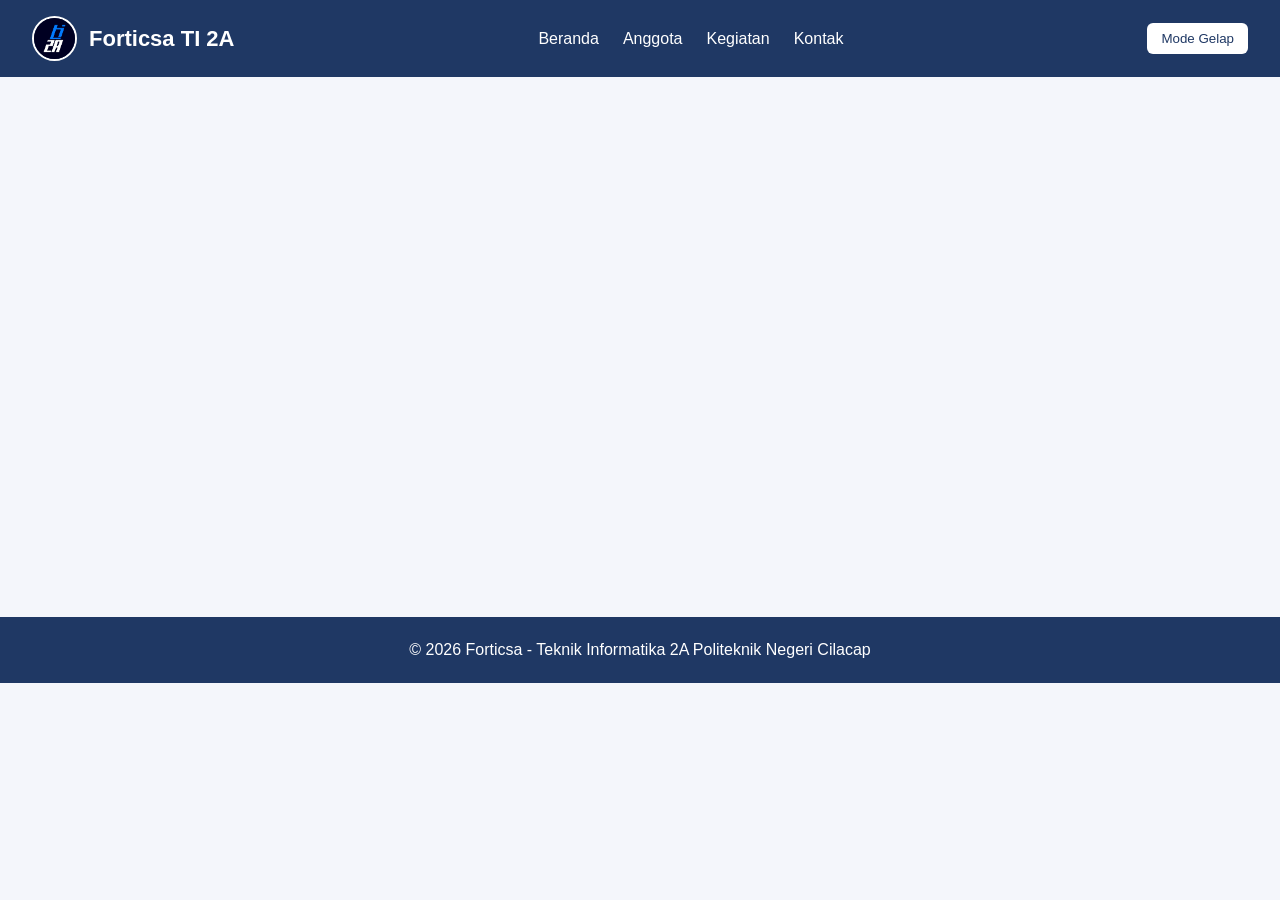
==== index.html @ 40e50ce8 "Merubah beranda.html menjadi index.html" ====
<!doctype html>
<html lang="id">
<head>
    <meta charset="UTF-8" />
    <meta name="viewport" content="width=device-width, initial-scale=1.0" />
    <title>Beranda | Forticsa TI 2A</title>
    <link rel="stylesheet" href="css/style.css" />
</head>
<body>
    <!-- Navbar -->
    <header class="navbar">
        <a href="index.html" class="logo">
        <img src="image/forticsa.jpg" alt="Logo Forticsa TI 2A">
        <spain>Forticsa TI 2A</spain>
    </a>
        <nav>
            <ul class="menu">
                <li><a href="index.html">Beranda</a></li>
                <li><a href="anggota.html">Anggota</a></li>
                <li><a href="kegiatan.html">Kegiatan</a></li>
                <li><a href="kontak.html">Kontak</a></li>
            </ul>
        </nav>
        <button id="tombol-tema" type="button">Mode Gelap</button>
    </header>

    <!-- Konten Utama: Beranda -->
    <main>
        <!-- Area kerja Mas Igo-->
    </main>

    <!-- Footer -->
    <footer>
        <p>&copy; 2026 Forticsa - Teknik Informatika 2A Politeknik Negeri Cilacap</p>
    </footer>
    <script src="js/script.js"></script>
</body>
</html>
---- css/style.css ----
/* ===== BAGIAN UMUM (Dikelola PM) ===== */
* { margin: 0; padding: 0; box-sizing: border-box; }
body {
    font-family: Arial, sans-serif;
    color: #222;
    background-color: #f4f6fb;
    line-height: 1.6;
    min-height: 100vh;
}
.navbar {
    display: flex;
    justify-content: space-between;
    align-items: center;
    flex-wrap: wrap;
    gap: 12px;
    padding: 16px 32px;
    background-color: #1f3864;
    color: white;
}
.logo { 
    display: flex;
    align-items: center; 
    gap: 12px;          
    text-decoration: none;
    color: white;        
    font-size: 22px;     
    font-weight: bold;
 }

 .logo img {
    height: 45px;        
    width: 45px;         
    object-fit: cover;
    border-radius: 50%;  
    border: 2px solid white;
}
.menu { display: flex; gap: 24px; list-style: none; }
.menu a { color: white; text-decoration: none; }
.menu a:hover { text-decoration: underline; }
#tombol-tema {
    padding: 8px 14px;
    border: none;
    border-radius: 6px;
    background-color: white;
    color: #1f3864;
    cursor: pointer;
}
main { max-width: 1000px; margin: 0 auto; padding: 32px 20px; min-height: 60vh; flex: 1;}
.grid-card {
    display: grid;
    grid-template-columns: repeat(auto-fit, minmax(240px, 1fr));
    gap: 20px;
    margin-top: 20px;
}
.card {
    background-color: white;
    border: 1px solid #ccc;
    border-radius: 8px;
    padding: 20px;
}
footer {
    padding: 20px 32px;
    text-align: center;
    background-color: #1f3864;
    color: white;
}
body.gelap { background-color: #121826; color: #e8e8e8; }
body.gelap .card { background-color: #1c2538; border-color: #33415c; }

@media (max-width: 600px) {
    .navbar { flex-direction: column; }
    .menu { gap: 14px; }
}

/* ==== Area Kerja Mas Igo (Beranda dan Kegiatan) dibawah ini ==== */





/* ==== Area Kerja Mba Lia (Anggota) dibawah ini ==== */
.halaman-anggota { padding: 24px 5%; }
.anggota-header { text-align: center; margin-bottom: 24px; }
.anggota-header input {
    margin-top: 12px; padding: 10px 14px; width: min(100%, 360px);
    border: 1px solid #aaa; border-radius: 10px; font-size: 1rem;
}

.grid-anggota {
    display: grid;
    grid-template-columns: repeat(auto-fill, minmax(170px, 1fr));
    gap: 18px;
}
.kartu-anggota {
    display: flex; flex-direction: column; align-items: center; gap: 8px;
    padding: 16px; border: 1px solid #ccc; border-radius: 12px;
    background: inherit; color: inherit; font: inherit; cursor: pointer;
    transition: transform .2s, box-shadow .2s;
}
.kartu-anggota:hover, .kartu-anggota:focus-visible {
    transform: translateY(-4px); box-shadow: 0 6px 16px rgba(0,0,0,.2);
}
.kartu-anggota img {
    width: 110px; height: 110px; object-fit: cover; border-radius: 50%;
    background: #ddd;
}
.kartu-anggota strong { text-align: center; }
.kartu-anggota span { font-size: .85rem; opacity: .75; }
.anggota-kosong { text-align: center; }

.modal {
    position: fixed; inset: 0; background: rgba(0,0,0,.6);
    display: flex; align-items: center; justify-content: center;
    padding: 16px; z-index: 1000;
}
.modal[hidden] { display: none; }
.modal-isi {
    position: relative; width: min(100%, 420px); max-height: 90vh; overflow-y: auto;
    padding: 24px; border-radius: 14px; text-align: center;
    background: #fff; color: #222;
}
body.dark .modal-isi, body.dark-mode .modal-isi { background: #222; color: #eee; }
.modal-tutup {
    position: absolute; top: 8px; right: 12px; border: 0; background: none;
    font-size: 1.8rem; cursor: pointer; color: inherit;
}
.modal-foto {
    width: 150px; height: 150px; object-fit: cover; border-radius: 50%;
    margin-bottom: 10px; background: #ddd;
}
.modal-jabatan { opacity: .75; margin-bottom: 12px; }
.modal-detail {
    display: grid; grid-template-columns: auto 1fr; gap: 6px 12px;
    text-align: left; margin: 12px 0;
}
.modal-detail dt { font-weight: bold; }
.modal-bio { font-size: .95rem; }




/* ==== Area Kerja Mas Rizky (Kontak) dibwah ini ==== */
.kontak-container {
    display: flex;
    flex-direction: column;
    gap: 30px;
}

.kontak-header {
    text-align: center;
    margin-bottom: 10px;
}

.kontak-header h2 {
    font-size: 2rem;
    margin-bottom: 8px;
}

.kontak-wrapper {
    display: grid;
    grid-template-columns: 1fr 1.2fr;
    gap: 30px;
}

@media (max-width: 768px) {
    .kontak-wrapper {
        grid-template-columns: 1fr;
    }
}

.kontak-info, .kontak-form {
    background-color: white;
    border: 1px solid #ccc;
    border-radius: 8px;
    padding: 24px;
}

.kontak-info h3, .kontak-form h3 {
    margin-bottom: 16px;
    font-size: 1.2rem;
}

.info-list {
    list-style: none;
    margin-top: 16px;
}

.info-list li {
    margin-bottom: 14px;
    font-size: 0.95rem;
}

/* Form Styling */
.form-group {
    margin-bottom: 16px;
}

.form-group label {
    display: block;
    margin-bottom: 6px;
    font-size: 0.9rem;
    font-weight: bold;
}

.form-group input,
.form-group textarea {
    width: 100%;
    padding: 10px 12px;
    border: 1px solid #ccc;
    border-radius: 6px;
    font-size: 0.95rem;
    font-family: Arial, sans-serif;
    background-color: #fff;
    color: #222;
}

.form-group input:focus,
.form-group textarea:focus {
    outline: none;
    border-color: #1f3864;
}

.btn-kirim {
    width: 100%;
    padding: 12px;
    background-color: #1f3864;
    color: white;
    border: none;
    border-radius: 6px;
    font-size: 1rem;
    font-weight: bold;
    cursor: pointer;
    transition: background-color 0.2s;
}

.btn-kirim:hover {
    background-color: #152748;
}

.notifikasi {
    margin-top: 12px;
    text-align: center;
    font-size: 0.9rem;
    font-weight: bold;
}

.notifikasi.sukses {
    color: #2e7d32;
}

/* Penyesuaian Mode Gelap untuk Kontak */
body.gelap .kontak-info, 
body.gelap .kontak-form {
    background-color: #1c2538;
    border-color: #33415c;
    color: #e8e8e8;
}

body.gelap .form-group input,
body.gelap .form-group textarea {
    background-color: #121826;
    border-color: #33415c;
    color: #e8e8e8;
}

body.gelap .btn-kirim {
    background-color: #33415c;
}

body.gelap .btn-kirim:hover {
    background-color: #475569;
}

body.gelap .notifikasi.sukses {
    color: #4ade80;
}
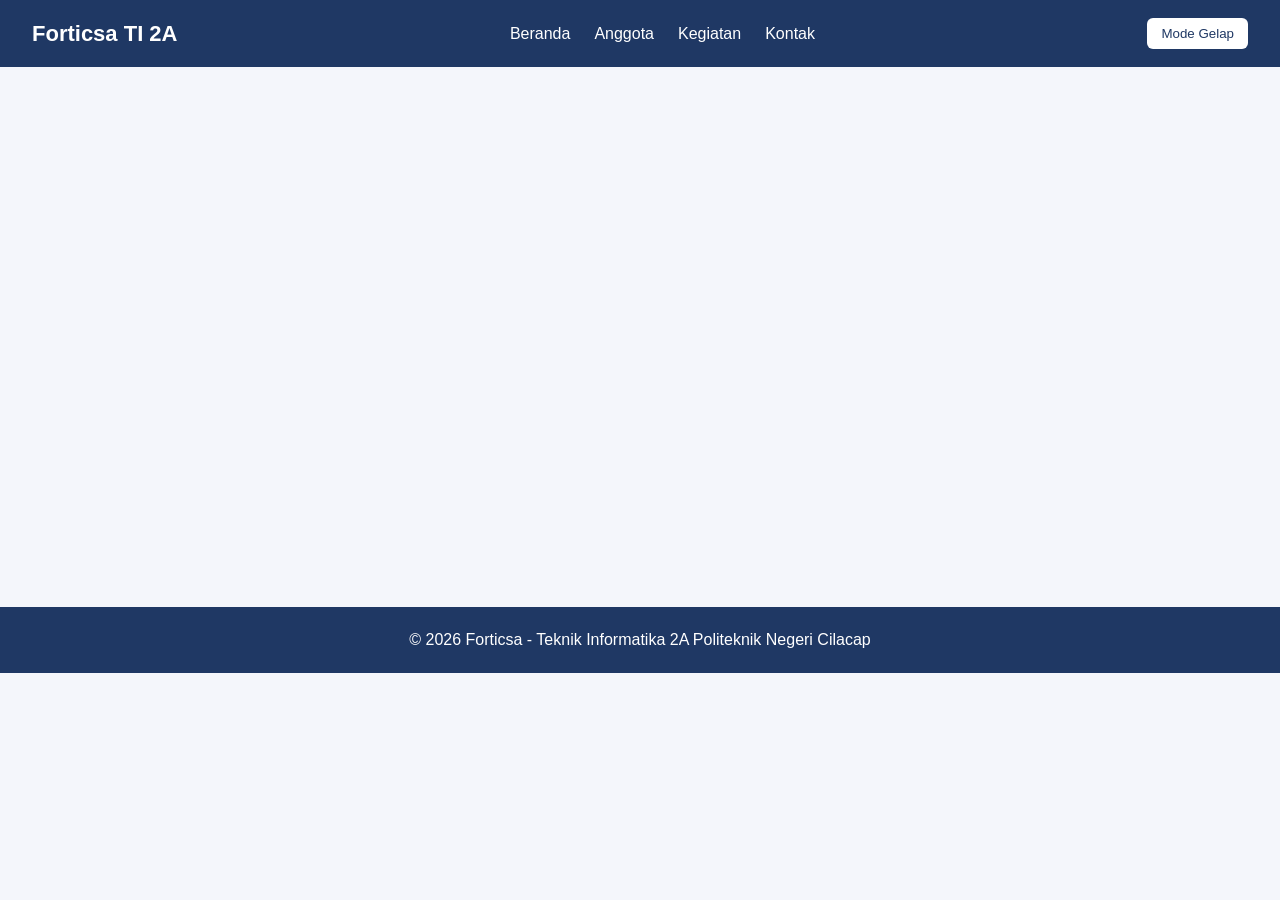
==== commit c015268f: "ubah" ====
--- a/index.html
+++ b/index.html
@@ -9,9 +9,7 @@
 <body>
     <!-- Navbar -->
     <header class="navbar">
-        <a href="index.html" class="logo">
-        <img src="image/forticsa.jpg" alt="Logo Forticsa TI 2A">
-        <spain>Forticsa TI 2A</spain>
+        <h1 class="logo">Forticsa TI 2A</h1>
     </a>
         <nav>
             <ul class="menu">
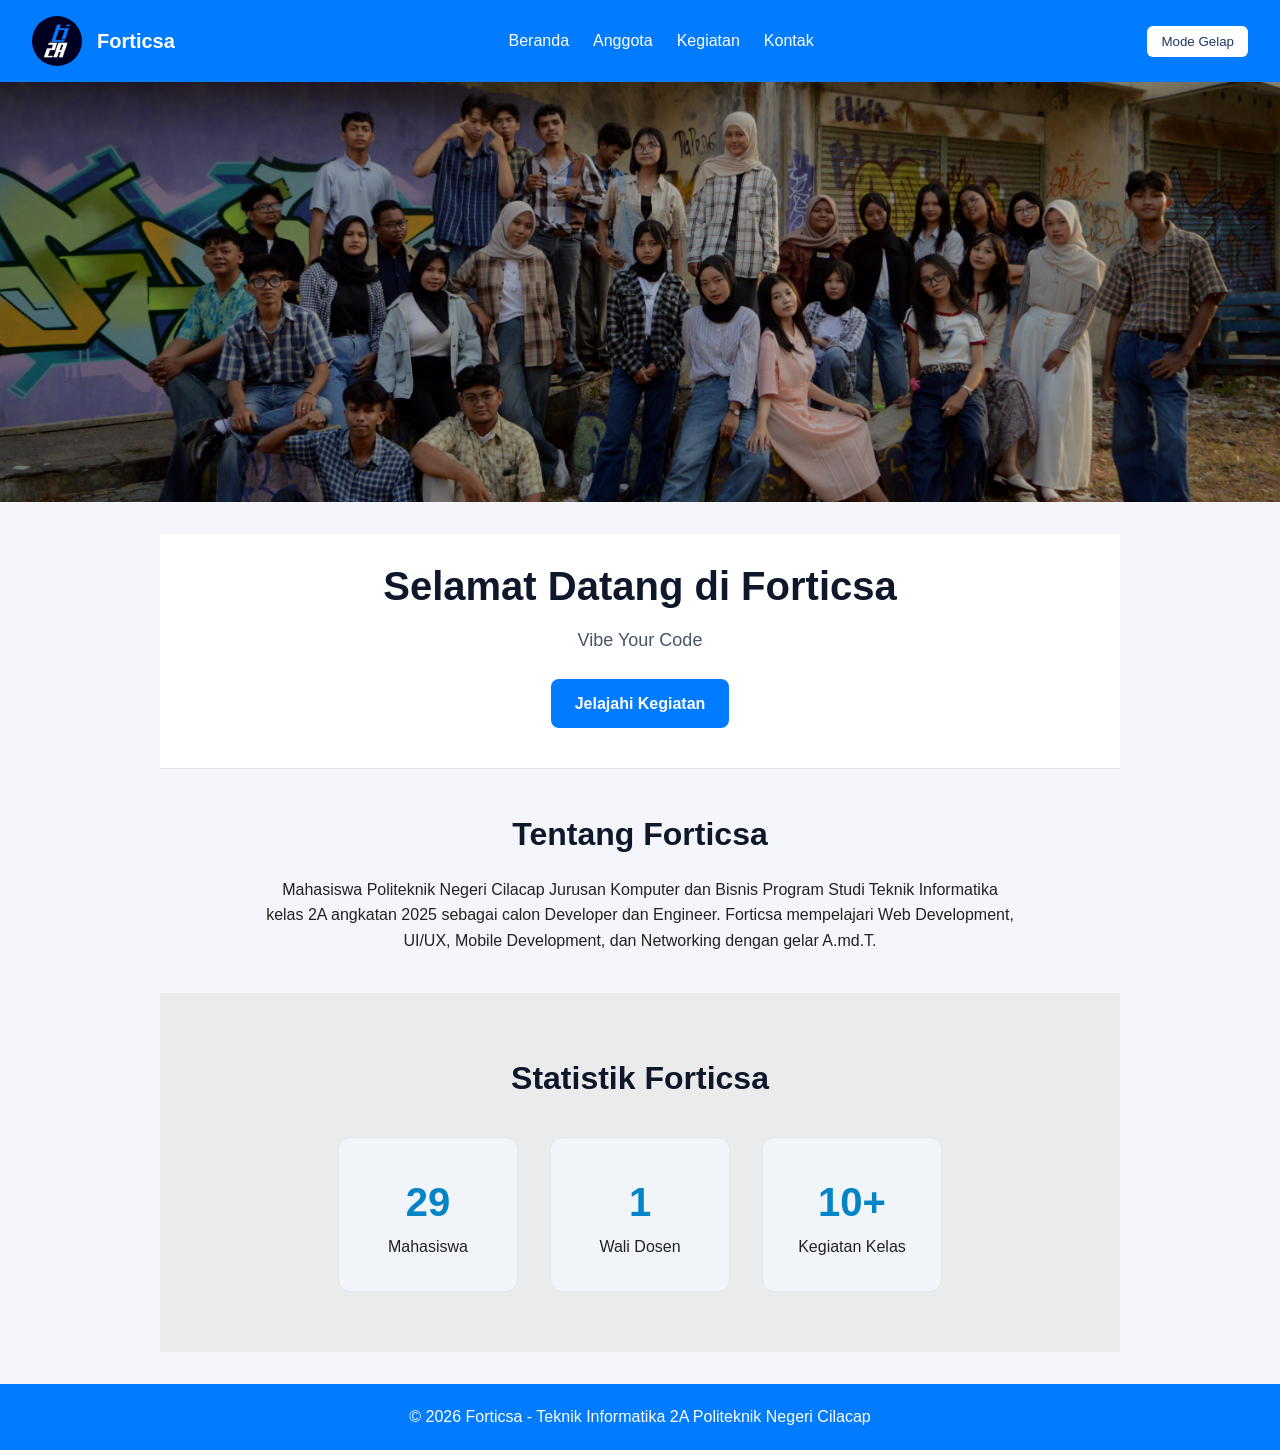
==== commit dffc838b: "fix merge untuk index dan style" ====
--- a/index.html
+++ b/index.html
@@ -1,36 +1,85 @@
 <!doctype html>
 <html lang="id">
-<head>
-    <meta charset="UTF-8" />
-    <meta name="viewport" content="width=device-width, initial-scale=1.0" />
-    <title>Beranda | Forticsa TI 2A</title>
-    <link rel="stylesheet" href="css/style.css" />
-</head>
-<body>
-    <!-- Navbar -->
-    <header class="navbar">
-        <h1 class="logo">Forticsa TI 2A</h1>
-    </a>
-        <nav>
-            <ul class="menu">
-                <li><a href="index.html">Beranda</a></li>
-                <li><a href="anggota.html">Anggota</a></li>
-                <li><a href="kegiatan.html">Kegiatan</a></li>
-                <li><a href="kontak.html">Kontak</a></li>
-            </ul>
-        </nav>
-        <button id="tombol-tema" type="button">Mode Gelap</button>
-    </header>
 
-    <!-- Konten Utama: Beranda -->
-    <main>
-        <!-- Area kerja Mas Igo-->
-    </main>
+    <head>
+        <meta charset="UTF-8" />
+        <meta name="viewport" content="width=device-width, initial-scale=1.0" />
+        <title>Beranda | Forticsa TI 2A</title>
+        <link rel="stylesheet" href="css/style.css" />
+    </head>
+    <body>
+        <!-- Navbar -->
+        <header class="navbar">
+            <div class="buat-logo">
+                <img src="image/forticsa.jpg" alt="Logo Forticsa" class="logo">
+                <span class="teks-logo">Forticsa</span>
+            </div>
+            <nav>
+                <ul class="menu">
+                    <li><a href="index.html">Beranda</a></li>
+                    <li><a href="anggota.html">Anggota</a></li>
+                    <li><a href="kegiatan.html">Kegiatan</a></li>
+                    <li><a href="kontak.html">Kontak</a></li>
+                </ul>
+            </nav>
+            <button id="tombol-tema" type="button">Mode Gelap</button>
+        </header>
 
-    <!-- Footer -->
-    <footer>
-        <p>&copy; 2026 Forticsa - Teknik Informatika 2A Politeknik Negeri Cilacap</p>
-    </footer>
-    <script src="js/script.js"></script>
-</body>
+        <div class="foto">
+            <img src="image/fotokls.jpg" alt="Foto forticsa" class="foto-header">
+        </div>
+
+        <!-- Konten Utama: Beranda -->
+        <main>
+            <!-- Area kerja Mas Igo-->
+
+            <!-- Jargon dan Sambutan ala forticsa -->
+            <header class="sambutan">
+                <div class="jargon">
+                    <h1>Selamat Datang di Forticsa</h1>
+                    <p>Vibe Your Code</p>
+                    <a href="kegiatan.html" class="jelajahi-kegiatan">Jelajahi
+                        Kegiatan</a>
+                </div>
+            </header>
+
+            <!-- Tentang Forticsa -->
+            <section class="tentang">
+                <h2>Tentang Forticsa</h2>
+                <p>Mahasiswa Politeknik Negeri Cilacap Jurusan Komputer dan
+                    Bisnis Program Studi Teknik Informatika kelas 2A angkatan
+                    2025 sebagai calon Developer dan Engineer. Forticsa
+                    mempelajari Web Development, UI/UX, Mobile Development, dan
+                    Networking dengan gelar A.md.T.</p>
+            </section>
+
+            <!-- Statistik singkat -->
+            <section class="statistik">
+                <h2>Statistik Forticsa</h2>
+                <div class="statistik-flex">
+                    <div class="statistik-card">
+                        <h3>29</h3>
+                        <p>Mahasiswa</p>
+                    </div>
+
+                    <div class="statistik-card">
+                        <h3>1</h3>
+                        <p>Wali Dosen</p>
+                    </div>
+
+                    <div class="statistik-card">
+                        <h3>10+</h3>
+                        <p>Kegiatan Kelas</p>
+                    </div>
+                </div>
+            </section>
+        </main>
+
+        <!-- Footer -->
+        <footer>
+            <p>&copy; 2026 Forticsa - Teknik Informatika 2A Politeknik Negeri
+                Cilacap</p>
+        </footer>
+        <script src="js/script.js"></script>
+    </body>
 </html>
--- a/css/style.css
+++ b/css/style.css
@@ -1,81 +1,247 @@
 /* ===== BAGIAN UMUM (Dikelola PM) ===== */
-* { margin: 0; padding: 0; box-sizing: border-box; }
+* {
+  margin: 0;
+  padding: 0;
+  box-sizing: border-box;
+}
 body {
     font-family: Arial, sans-serif;
     color: #222;
     background-color: #f4f6fb;
     line-height: 1.6;
     min-height: 100vh;
+
 }
 .navbar {
-    display: flex;
-    justify-content: space-between;
-    align-items: center;
-    flex-wrap: wrap;
-    gap: 12px;
-    padding: 16px 32px;
-    background-color: #1f3864;
-    color: white;
-}
-.logo { 
-    display: flex;
-    align-items: center; 
-    gap: 12px;          
-    text-decoration: none;
-    color: white;        
-    font-size: 22px;     
-    font-weight: bold;
- }
-
- .logo img {
-    height: 45px;        
-    width: 45px;         
-    object-fit: cover;
-    border-radius: 50%;  
-    border: 2px solid white;
-}
+  display: flex;
+  justify-content: space-between;
+  align-items: center;
+  flex-wrap: wrap;
+  gap: 12px;
+  padding: 16px 32px;
+  background-color: #017bff;
+  color: white;
+}
+
+.buat-logo {
+  display: flex;
+  align-items: center;
+  gap: 15px;
+}
+
+.logo {
+  width: 50px;
+  border-radius: 50%;
+  object-fit: cover;
+}
+
+.teks-logo {
+  font-size: 20px;
+  font-weight: bold;
+  color: white;
+}
+
+.menu {
+  display: flex;
+  gap: 24px;
+  list-style: none;
+}
+.menu a {
+  color: white;
+  text-decoration: none;
+}
+.menu a:hover {
+  text-decoration: underline;
+}
+
 .menu { display: flex; gap: 24px; list-style: none; }
 .menu a { color: white; text-decoration: none; }
 .menu a:hover { text-decoration: underline; }
+
 #tombol-tema {
-    padding: 8px 14px;
-    border: none;
-    border-radius: 6px;
-    background-color: white;
-    color: #1f3864;
-    cursor: pointer;
-}
+  padding: 8px 14px;
+  border: none;
+  border-radius: 6px;
+  background-color: white;
+  color: #1f3864;
+  cursor: pointer;
+}
+main {
+  max-width: 1000px;
+  margin: 0 auto;
+  padding: 32px 20px;
+  min-height: 60vh;
+}
+
 main { max-width: 1000px; margin: 0 auto; padding: 32px 20px; min-height: 60vh; flex: 1;}
+
 .grid-card {
-    display: grid;
-    grid-template-columns: repeat(auto-fit, minmax(240px, 1fr));
-    gap: 20px;
-    margin-top: 20px;
+  display: grid;
+  grid-template-columns: repeat(auto-fit, minmax(240px, 1fr));
+  gap: 20px;
+  margin-top: 20px;
 }
 .card {
-    background-color: white;
-    border: 1px solid #ccc;
-    border-radius: 8px;
-    padding: 20px;
+  background-color: white;
+  border: 1px solid #ccc;
+  border-radius: 8px;
+  padding: 20px;
 }
 footer {
-    padding: 20px 32px;
-    text-align: center;
-    background-color: #1f3864;
-    color: white;
-}
-body.gelap { background-color: #121826; color: #e8e8e8; }
-body.gelap .card { background-color: #1c2538; border-color: #33415c; }
+  padding: 20px 32px;
+  text-align: center;
+  background-color: #017bff;
+  color: white;
+}
+body.gelap {
+  background-color: #121826;
+  color: #e8e8e8;
+}
+body.gelap .card {
+  background-color: #1c2538;
+  border-color: #33415c;
+}
 
 @media (max-width: 600px) {
-    .navbar { flex-direction: column; }
-    .menu { gap: 14px; }
+  .navbar {
+    flex-direction: column;
+  }
+  .menu {
+    gap: 14px;
+  }
 }
 
 /* ==== Area Kerja Mas Igo (Beranda dan Kegiatan) dibawah ini ==== */
-
-
-
+.sambutan {
+  text-align: center;
+  padding: 20px 20px 40px 20px;
+  background-color: #ffffff;
+  border-bottom: 1px solid #e2e8f0;
+}
+
+/* Foto Penuh */
+.foto {
+  width: 100%;
+  max-height: 420px;
+  overflow: hidden;
+}
+
+.foto-header {
+  width: 100%;
+  height: 100%;
+  object-fit: cover;
+  display: block;
+  object-position: center bottom;
+  filter: brightness(0.7) contrast(1.1); /*Bikin foto sedikit agak gelap biar teks jelas*/
+}
+
+.jargon {
+  position: relative;
+  z-index: 2;
+  color: #ffffff;
+  padding: 0 16px;
+}
+
+.jargon h1 {
+  font-size: 40px;
+  color: #0f172a;
+  margin-bottom: 8px;
+  font-weight: bold;
+}
+
+.jargon p {
+  font-size: 18px;
+  color: #475569;
+  font-family: "Segoe UI", Tahoma, Geneva, Verdana, sans-serif;
+  margin-bottom: 24px;
+}
+
+.jelajahi-kegiatan {
+  display: inline-block;
+  background-color: #017bff;
+  color: #ffffff;
+  padding: 12px 24px;
+  border-radius: 8px;
+  font-weight: 600;
+  text-decoration: none;
+  transition: background-color 0.3s;
+}
+
+.jelajahi-kegiatan:hover {
+  background-color: #2674c6;
+}
+
+/* TENTANG */
+.tentang {
+  max-width: 800px;
+  margin: 40px auto;
+  padding: 0 24px;
+  text-align: center;
+}
+
+.tentang h2,
+.statistik h2 {
+  font-size: 32px;
+  margin-bottom: 16px;
+  color: #0f172a;
+}
+
+.statistik {
+  background-color: #ebebeb;
+  padding: 60px 24px;
+  text-align: center;
+}
+
+.statistik-flex {
+  display: flex;
+  justify-content: center;
+  gap: 32px;
+  margin-top: 32px;
+  flex-wrap: wrap;
+}
+
+.statistik-card {
+  background: #f1f5f9;
+  border: 1px solid #e2e8f0;
+  border-radius: 12px;
+  padding: 32px;
+  min-width: 180px;
+}
+
+.statistik-card h3 {
+  font-size: 40px;
+  color: #0284c7;
+}
+
+/* Dark Mde */
+body.gelap .sambutan {
+  background-color: #1c2538;
+  border-color: #33415c;
+}
+
+body.gelap .jargon h1,
+body.gelap .tentang h2,
+body.gelap .statistik h2 {
+  color: #ffffff;
+}
+
+body.gelap .jargon p {
+  color: #cbd5e1;
+}
+
+body.gelap .statistik {
+  background-color: #1c2538;
+}
+
+body.gelap .statistik-card {
+  background-color: #121826;
+  border-color: #33415c;
+  color: #e8e8e8;
+}
+
+body.gelap .statistik-card h3 {
+  color: #38bdf8;
+}
 
 
 /* ==== Area Kerja Mba Lia (Anggota) dibawah ini ==== */
@@ -136,141 +302,140 @@
 .modal-detail dt { font-weight: bold; }
 .modal-bio { font-size: .95rem; }
 
-
-
-
 /* ==== Area Kerja Mas Rizky (Kontak) dibwah ini ==== */
 .kontak-container {
-    display: flex;
-    flex-direction: column;
-    gap: 30px;
+  display: flex;
+  flex-direction: column;
+  gap: 30px;
 }
 
 .kontak-header {
-    text-align: center;
-    margin-bottom: 10px;
+  text-align: center;
+  margin-bottom: 10px;
 }
 
 .kontak-header h2 {
-    font-size: 2rem;
-    margin-bottom: 8px;
+  font-size: 2rem;
+  margin-bottom: 8px;
 }
 
 .kontak-wrapper {
-    display: grid;
-    grid-template-columns: 1fr 1.2fr;
-    gap: 30px;
+  display: grid;
+  grid-template-columns: 1fr 1.2fr;
+  gap: 30px;
 }
 
 @media (max-width: 768px) {
-    .kontak-wrapper {
-        grid-template-columns: 1fr;
-    }
-}
-
-.kontak-info, .kontak-form {
-    background-color: white;
-    border: 1px solid #ccc;
-    border-radius: 8px;
-    padding: 24px;
-}
-
-.kontak-info h3, .kontak-form h3 {
-    margin-bottom: 16px;
-    font-size: 1.2rem;
+  .kontak-wrapper {
+    grid-template-columns: 1fr;
+  }
+}
+
+.kontak-info,
+.kontak-form {
+  background-color: white;
+  border: 1px solid #ccc;
+  border-radius: 8px;
+  padding: 24px;
+}
+
+.kontak-info h3,
+.kontak-form h3 {
+  margin-bottom: 16px;
+  font-size: 1.2rem;
 }
 
 .info-list {
-    list-style: none;
-    margin-top: 16px;
+  list-style: none;
+  margin-top: 16px;
 }
 
 .info-list li {
-    margin-bottom: 14px;
-    font-size: 0.95rem;
+  margin-bottom: 14px;
+  font-size: 0.95rem;
 }
 
 /* Form Styling */
 .form-group {
-    margin-bottom: 16px;
+  margin-bottom: 16px;
 }
 
 .form-group label {
-    display: block;
-    margin-bottom: 6px;
-    font-size: 0.9rem;
-    font-weight: bold;
+  display: block;
+  margin-bottom: 6px;
+  font-size: 0.9rem;
+  font-weight: bold;
 }
 
 .form-group input,
 .form-group textarea {
-    width: 100%;
-    padding: 10px 12px;
-    border: 1px solid #ccc;
-    border-radius: 6px;
-    font-size: 0.95rem;
-    font-family: Arial, sans-serif;
-    background-color: #fff;
-    color: #222;
+  width: 100%;
+  padding: 10px 12px;
+  border: 1px solid #ccc;
+  border-radius: 6px;
+  font-size: 0.95rem;
+  font-family: Arial, sans-serif;
+  background-color: #fff;
+  color: #222;
 }
 
 .form-group input:focus,
 .form-group textarea:focus {
-    outline: none;
-    border-color: #1f3864;
+  outline: none;
+  border-color: #1f3864;
 }
 
 .btn-kirim {
-    width: 100%;
-    padding: 12px;
-    background-color: #1f3864;
-    color: white;
-    border: none;
-    border-radius: 6px;
-    font-size: 1rem;
-    font-weight: bold;
-    cursor: pointer;
-    transition: background-color 0.2s;
+  width: 100%;
+  padding: 12px;
+  background-color: #1f3864;
+  color: white;
+  border: none;
+  border-radius: 6px;
+  font-size: 1rem;
+  font-weight: bold;
+  cursor: pointer;
+  transition: background-color 0.2s;
 }
 
 .btn-kirim:hover {
-    background-color: #152748;
+  background-color: #152748;
 }
 
 .notifikasi {
-    margin-top: 12px;
-    text-align: center;
-    font-size: 0.9rem;
-    font-weight: bold;
+  margin-top: 12px;
+  text-align: center;
+  font-size: 0.9rem;
+  font-weight: bold;
 }
 
 .notifikasi.sukses {
-    color: #2e7d32;
+  color: #2e7d32;
 }
 
 /* Penyesuaian Mode Gelap untuk Kontak */
-body.gelap .kontak-info, 
+body.gelap .kontak-info,
 body.gelap .kontak-form {
-    background-color: #1c2538;
-    border-color: #33415c;
-    color: #e8e8e8;
+  background-color: #1c2538;
+  border-color: #33415c;
+  color: #e8e8e8;
 }
 
 body.gelap .form-group input,
 body.gelap .form-group textarea {
-    background-color: #121826;
-    border-color: #33415c;
-    color: #e8e8e8;
+  background-color: #121826;
+  border-color: #33415c;
+  color: #e8e8e8;
 }
 
 body.gelap .btn-kirim {
-    background-color: #33415c;
+  background-color: #33415c;
 }
 
 body.gelap .btn-kirim:hover {
-    background-color: #475569;
+  background-color: #475569;
 }
 
 body.gelap .notifikasi.sukses {
-    color: #4ade80;
-}+  color: #4ade80;
+}
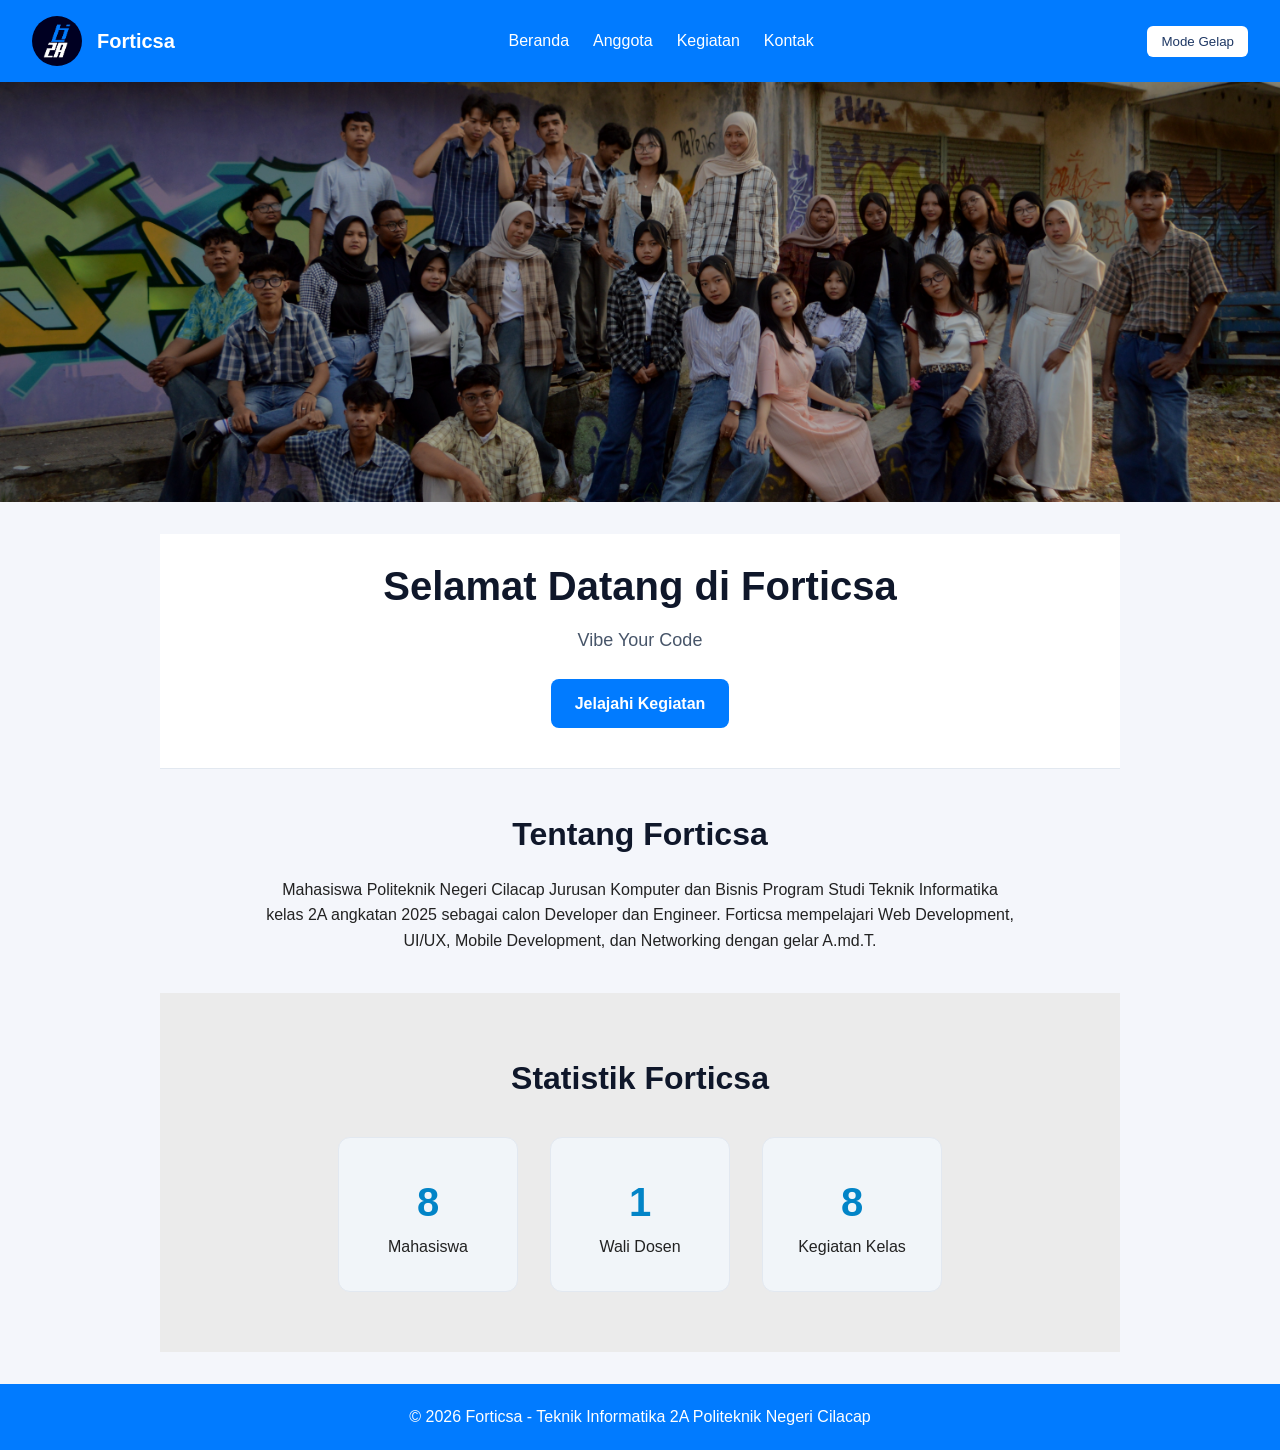
==== commit 0f785931: "menambahkan animasi di js" ====
--- a/index.html
+++ b/index.html
@@ -1,6 +1,5 @@
 <!doctype html>
 <html lang="id">
-
     <head>
         <meta charset="UTF-8" />
         <meta name="viewport" content="width=device-width, initial-scale=1.0" />
@@ -16,7 +15,7 @@
             </div>
             <nav>
                 <ul class="menu">
-                    <li><a href="index.html">Beranda</a></li>
+                    <li><a href="beranda.html">Beranda</a></li>
                     <li><a href="anggota.html">Anggota</a></li>
                     <li><a href="kegiatan.html">Kegiatan</a></li>
                     <li><a href="kontak.html">Kontak</a></li>
--- a/css/style.css
+++ b/css/style.css
@@ -5,12 +5,10 @@
   box-sizing: border-box;
 }
 body {
-    font-family: Arial, sans-serif;
-    color: #222;
-    background-color: #f4f6fb;
-    line-height: 1.6;
-    min-height: 100vh;
-
+  font-family: Arial, sans-serif;
+  color: #222;
+  background-color: #f4f6fb;
+  line-height: 1.6;
 }
 .navbar {
   display: flex;
@@ -53,11 +51,6 @@
 .menu a:hover {
   text-decoration: underline;
 }
-
-.menu { display: flex; gap: 24px; list-style: none; }
-.menu a { color: white; text-decoration: none; }
-.menu a:hover { text-decoration: underline; }
-
 #tombol-tema {
   padding: 8px 14px;
   border: none;
@@ -72,9 +65,6 @@
   padding: 32px 20px;
   min-height: 60vh;
 }
-
-main { max-width: 1000px; margin: 0 auto; padding: 32px 20px; min-height: 60vh; flex: 1;}
-
 .grid-card {
   display: grid;
   grid-template-columns: repeat(auto-fit, minmax(240px, 1fr));
@@ -131,7 +121,6 @@
   height: 100%;
   object-fit: cover;
   display: block;
-  object-position: center bottom;
   filter: brightness(0.7) contrast(1.1); /*Bikin foto sedikit agak gelap biar teks jelas*/
 }
 
@@ -243,64 +232,7 @@
   color: #38bdf8;
 }
 
-
-/* ==== Area Kerja Mba Lia (Anggota) dibawah ini ==== */
-.halaman-anggota { padding: 24px 5%; }
-.anggota-header { text-align: center; margin-bottom: 24px; }
-.anggota-header input {
-    margin-top: 12px; padding: 10px 14px; width: min(100%, 360px);
-    border: 1px solid #aaa; border-radius: 10px; font-size: 1rem;
-}
-
-.grid-anggota {
-    display: grid;
-    grid-template-columns: repeat(auto-fill, minmax(170px, 1fr));
-    gap: 18px;
-}
-.kartu-anggota {
-    display: flex; flex-direction: column; align-items: center; gap: 8px;
-    padding: 16px; border: 1px solid #ccc; border-radius: 12px;
-    background: inherit; color: inherit; font: inherit; cursor: pointer;
-    transition: transform .2s, box-shadow .2s;
-}
-.kartu-anggota:hover, .kartu-anggota:focus-visible {
-    transform: translateY(-4px); box-shadow: 0 6px 16px rgba(0,0,0,.2);
-}
-.kartu-anggota img {
-    width: 110px; height: 110px; object-fit: cover; border-radius: 50%;
-    background: #ddd;
-}
-.kartu-anggota strong { text-align: center; }
-.kartu-anggota span { font-size: .85rem; opacity: .75; }
-.anggota-kosong { text-align: center; }
-
-.modal {
-    position: fixed; inset: 0; background: rgba(0,0,0,.6);
-    display: flex; align-items: center; justify-content: center;
-    padding: 16px; z-index: 1000;
-}
-.modal[hidden] { display: none; }
-.modal-isi {
-    position: relative; width: min(100%, 420px); max-height: 90vh; overflow-y: auto;
-    padding: 24px; border-radius: 14px; text-align: center;
-    background: #fff; color: #222;
-}
-body.dark .modal-isi, body.dark-mode .modal-isi { background: #222; color: #eee; }
-.modal-tutup {
-    position: absolute; top: 8px; right: 12px; border: 0; background: none;
-    font-size: 1.8rem; cursor: pointer; color: inherit;
-}
-.modal-foto {
-    width: 150px; height: 150px; object-fit: cover; border-radius: 50%;
-    margin-bottom: 10px; background: #ddd;
-}
-.modal-jabatan { opacity: .75; margin-bottom: 12px; }
-.modal-detail {
-    display: grid; grid-template-columns: auto 1fr; gap: 6px 12px;
-    text-align: left; margin: 12px 0;
-}
-.modal-detail dt { font-weight: bold; }
-.modal-bio { font-size: .95rem; }
+/* ==== Area Kerja Mba Qiqi (Anggota) dibawah ini ==== */
 
 /* ==== Area Kerja Mas Rizky (Kontak) dibwah ini ==== */
 .kontak-container {
